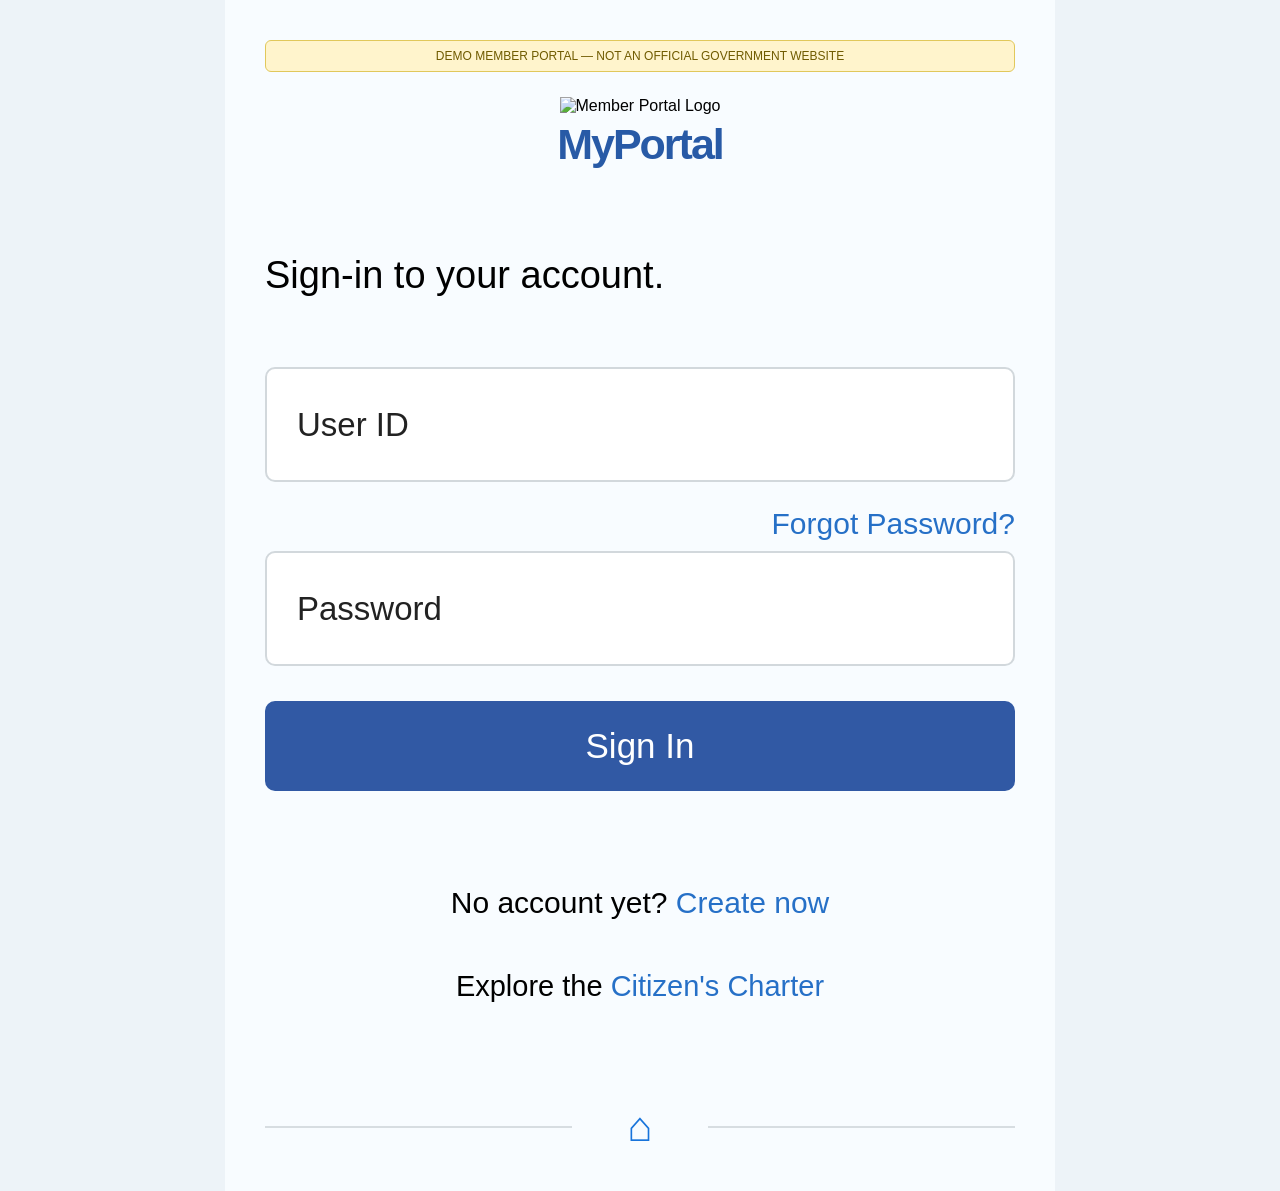
==== index.html @ 27bda926 "index.html" ====
<!DOCTYPE html>
<html lang="en">
<head>
    <meta charset="UTF-8">
    <meta name="viewport" content="width=device-width, initial-scale=1.0">
    <title>MyPortal - Login</title>

    <style>
        * {
            box-sizing: border-box;
            margin: 0;
            padding: 0;
            font-family: Arial, Helvetica, sans-serif;
        }

        body {
            background: #edf3f8;
            min-height: 100vh;
        }

        .page {
            width: 100%;
            max-width: 830px;
            min-height: 100vh;
            margin: auto;
            background: #f8fcff;
            padding: 40px;
        }

        /* DEMO NOTICE */
        .notice {
            text-align: center;
            background: #fff4cc;
            color: #705b00;
            border: 1px solid #e1c85b;
            border-radius: 6px;
            padding: 8px;
            font-size: 12px;
            margin-bottom: 25px;
        }

        /* LOGO */
        .logo-area {
            text-align: center;
            margin-top: 25px;
        }

        .logo {
            width: 185px;
            height: 165px;
            object-fit: contain;
        }

        .brand {
            color: #285aa6;
            font-size: 43px;
            font-weight: 800;
            margin-top: 5px;
            letter-spacing: -2px;
        }

        /* TITLE */
        .title {
            font-size: 38px;
            font-weight: 400;
            margin-top: 85px;
            margin-bottom: 70px;
        }

        /* INPUT */
        .input {
            width: 100%;
            height: 115px;
            border: 2px solid #d2d8dc;
            border-radius: 10px;
            background: #fff;
            padding: 0 30px;
            font-size: 33px;
            outline: none;
        }

        .input:focus {
            border-color: #2870c4;
        }

        .input::placeholder {
            color: #222;
        }

        /* FORGOT */
        .forgot {
            text-align: right;
            color: #2670c7;
            font-size: 30px;
            margin-top: 25px;
            margin-bottom: 10px;
            cursor: pointer;
        }

        /* BUTTON */
        .signin {
            width: 100%;
            height: 90px;
            border: none;
            border-radius: 10px;
            background: #3159a4;
            color: white;
            font-size: 35px;
            margin-top: 35px;
            cursor: pointer;
        }

        .signin:hover {
            background: #264b91;
        }

        /* CREATE */
        .create {
            text-align: center;
            font-size: 30px;
            margin-top: 95px;
        }

        .blue {
            color: #2670c7;
            cursor: pointer;
        }

        /* CHARTER */
        .charter {
            text-align: center;
            font-size: 29px;
            margin-top: 50px;
        }

        /* HOME */
        .home-area {
            display: flex;
            align-items: center;
            margin-top: 100px;
        }

        .line {
            height: 2px;
            background: #d7dde1;
            flex: 1;
        }

        .home {
            color: #1874db;
            font-size: 42px;
            margin: 0 55px;
        }

        /* MOBILE */
        @media (max-width: 600px) {

            .page {
                padding: 25px 27px 60px;
            }

            .notice {
                font-size: 10px;
            }

            .logo {
                width: 145px;
                height: 130px;
            }

            .brand {
                font-size: 35px;
            }

            .title {
                font-size: 29px;
                margin-top: 75px;
                margin-bottom: 55px;
            }

            .input {
                height: 88px;
                padding: 0 25px;
                font-size: 26px;
            }

            .forgot {
                font-size: 24px;
            }

            .signin {
                height: 78px;
                font-size: 29px;
                margin-top: 28px;
            }

            .create {
                font-size: 24px;
                margin-top: 70px;
            }

            .charter {
                font-size: 23px;
                margin-top: 40px;
            }

            .home-area {
                margin-top: 75px;
            }

            .home {
                font-size: 35px;
                margin: 0 35px;
            }
        }
    </style>
</head>

<body>

<div class="page">

    <!-- DEMO NOTICE -->
    <div class="notice">
        DEMO MEMBER PORTAL — NOT AN OFFICIAL GOVERNMENT WEBSITE
    </div>


    <!-- LOGO -->
    <div class="logo-area">

        <!--
            Ilagay ang logo.png sa parehong folder
            ng index.html
        -->
        <img
            src="logo.png"
            alt="Member Portal Logo"
            class="logo"
        >

        <div class="brand">
            MyPortal
        </div>

    </div>


    <!-- LOGIN TITLE -->
    <h1 class="title">
        Sign-in to your account.
    </h1>


    <!-- USER ID -->
    <input
        id="userID"
        class="input"
        type="text"
        placeholder="User ID"
        autocomplete="off"
    >


    <!-- FORGOT PASSWORD -->
    <div
        class="forgot"
        onclick="forgotPassword()">
        Forgot Password?
    </div>


    <!-- PASSWORD -->
    <input
        id="password"
        class="input"
        type="password"
        placeholder="Password"
        autocomplete="off"
    >


    <!-- SIGN IN -->
    <button
        class="signin"
        onclick="signIn()">
        Sign In
    </button>


    <!-- CREATE ACCOUNT -->
    <div class="create">
        No account yet?
        <span
            class="blue"
            onclick="createAccount()">
            Create now
        </span>
    </div>


    <!-- CITIZEN'S CHARTER -->
    <div class="charter">
        Explore the
        <span class="blue">
            Citizen's Charter
        </span>
    </div>


    <!-- HOME -->
    <div class="home-area">
        <div class="line"></div>

        <div class="home">⌂</div>

        <div class="line"></div>
    </div>

</div>


<script>

function signIn() {

    const userID =
        document.getElementById("userID").value.trim();

    const password =
        document.getElementById("password").value.trim();

    if (userID === "") {
        alert("Please enter your User ID.");
        return;
    }

    if (password === "") {
        alert("Please enter your Password.");
        return;
    }

    /*
        DEMO ONLY.
        Walang credentials na ipinapadala
        o sine-save sa server.
    */

    alert("Demo login successful.");

}


function forgotPassword() {
    alert("Password recovery is available in this demo.");
}


function createAccount() {
    alert("Account registration is available in this demo.");
}

</script>

</body>
</html>
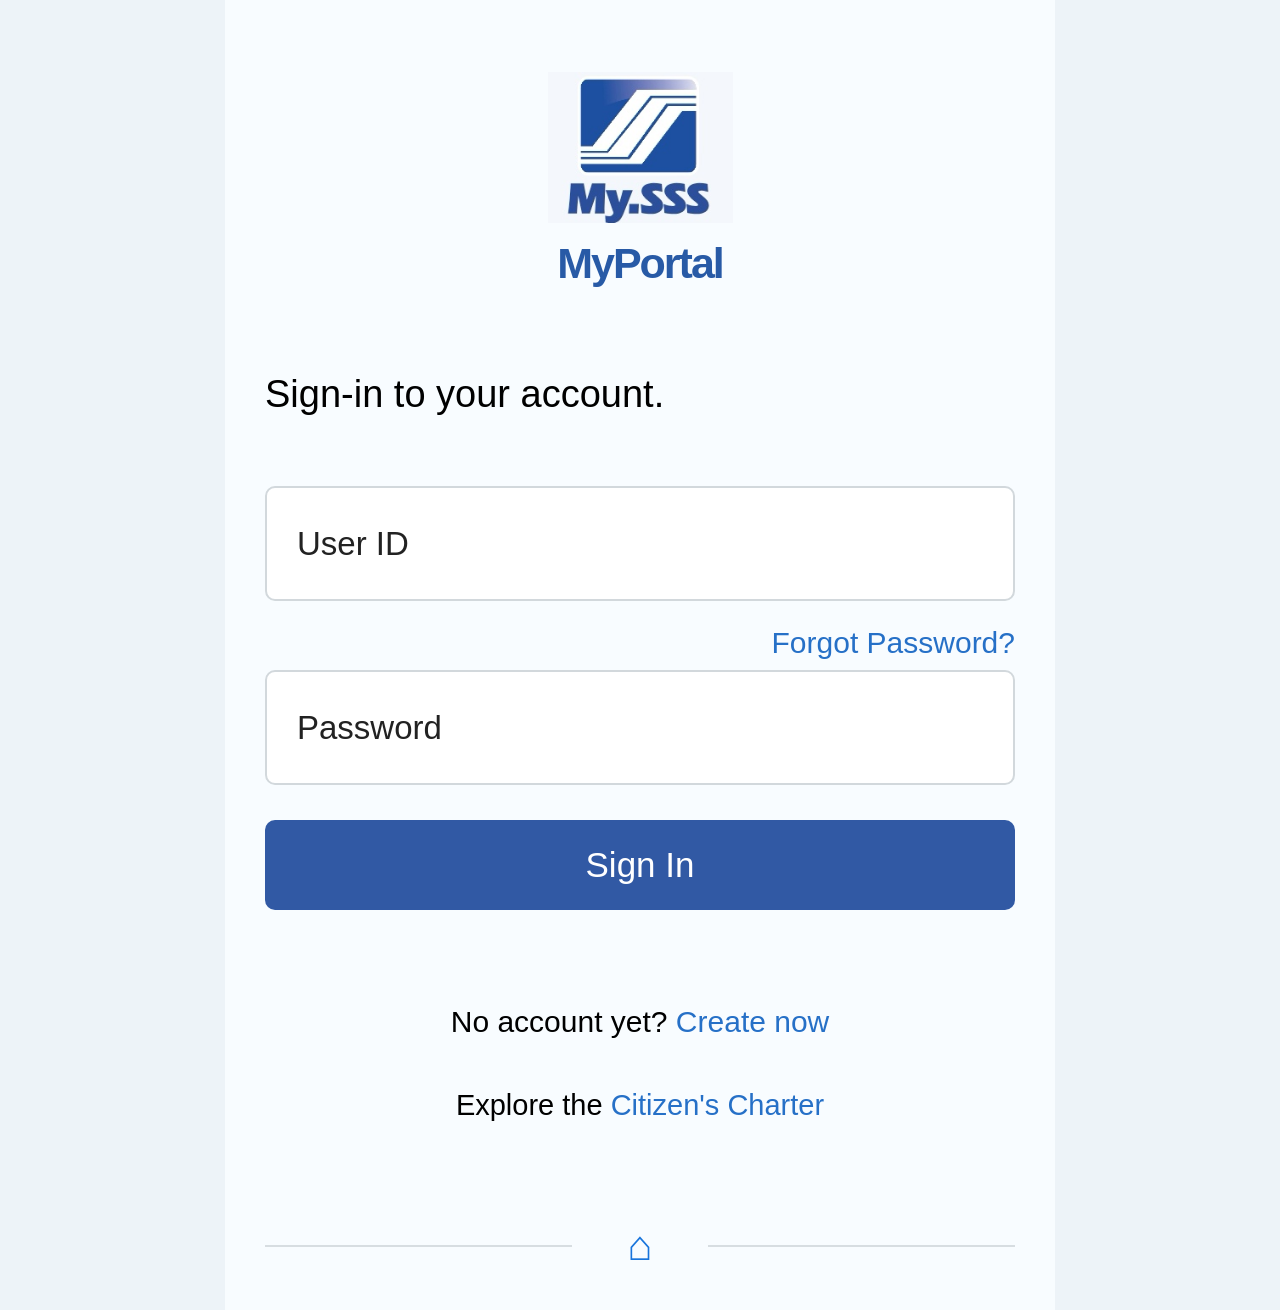
==== commit 07c36a18: "Update index.html" ====
--- a/index.html
+++ b/index.html
@@ -220,11 +220,6 @@
 
 <div class="page">
 
-    <!-- DEMO NOTICE -->
-    <div class="notice">
-        DEMO MEMBER PORTAL — NOT AN OFFICIAL GOVERNMENT WEBSITE
-    </div>
-
 
     <!-- LOGO -->
     <div class="logo-area">
@@ -234,7 +229,7 @@
             ng index.html
         -->
         <img
-            src="logo.png"
+            src="Screenshot_20260822_122946.jpg"
             alt="Member Portal Logo"
             class="logo"
         >
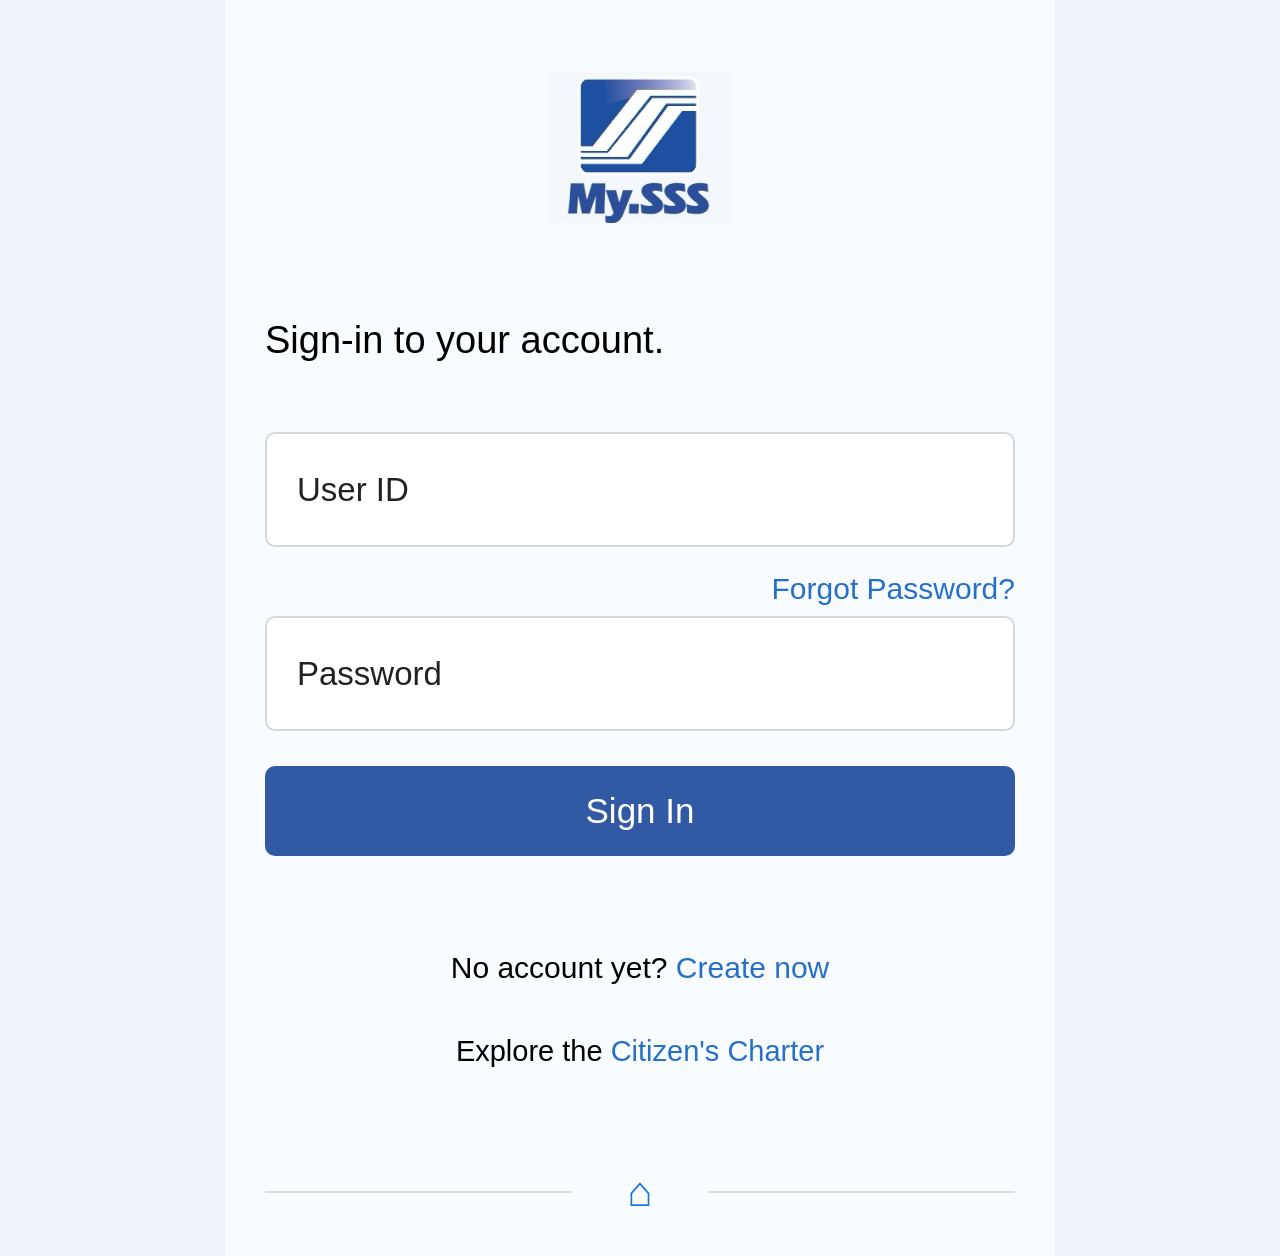
==== commit cb519f28: "Update index.html" ====
--- a/index.html
+++ b/index.html
@@ -235,7 +235,7 @@
         >
 
         <div class="brand">
-            MyPortal
+         
         </div>
 
     </div>
@@ -335,14 +335,7 @@
         return;
     }
 
-    /*
-        DEMO ONLY.
-        Walang credentials na ipinapadala
-        o sine-save sa server.
-    */
-
-    alert("Demo login successful.");
-
+       window.location.href = "dashboard.html";
 }
 
 
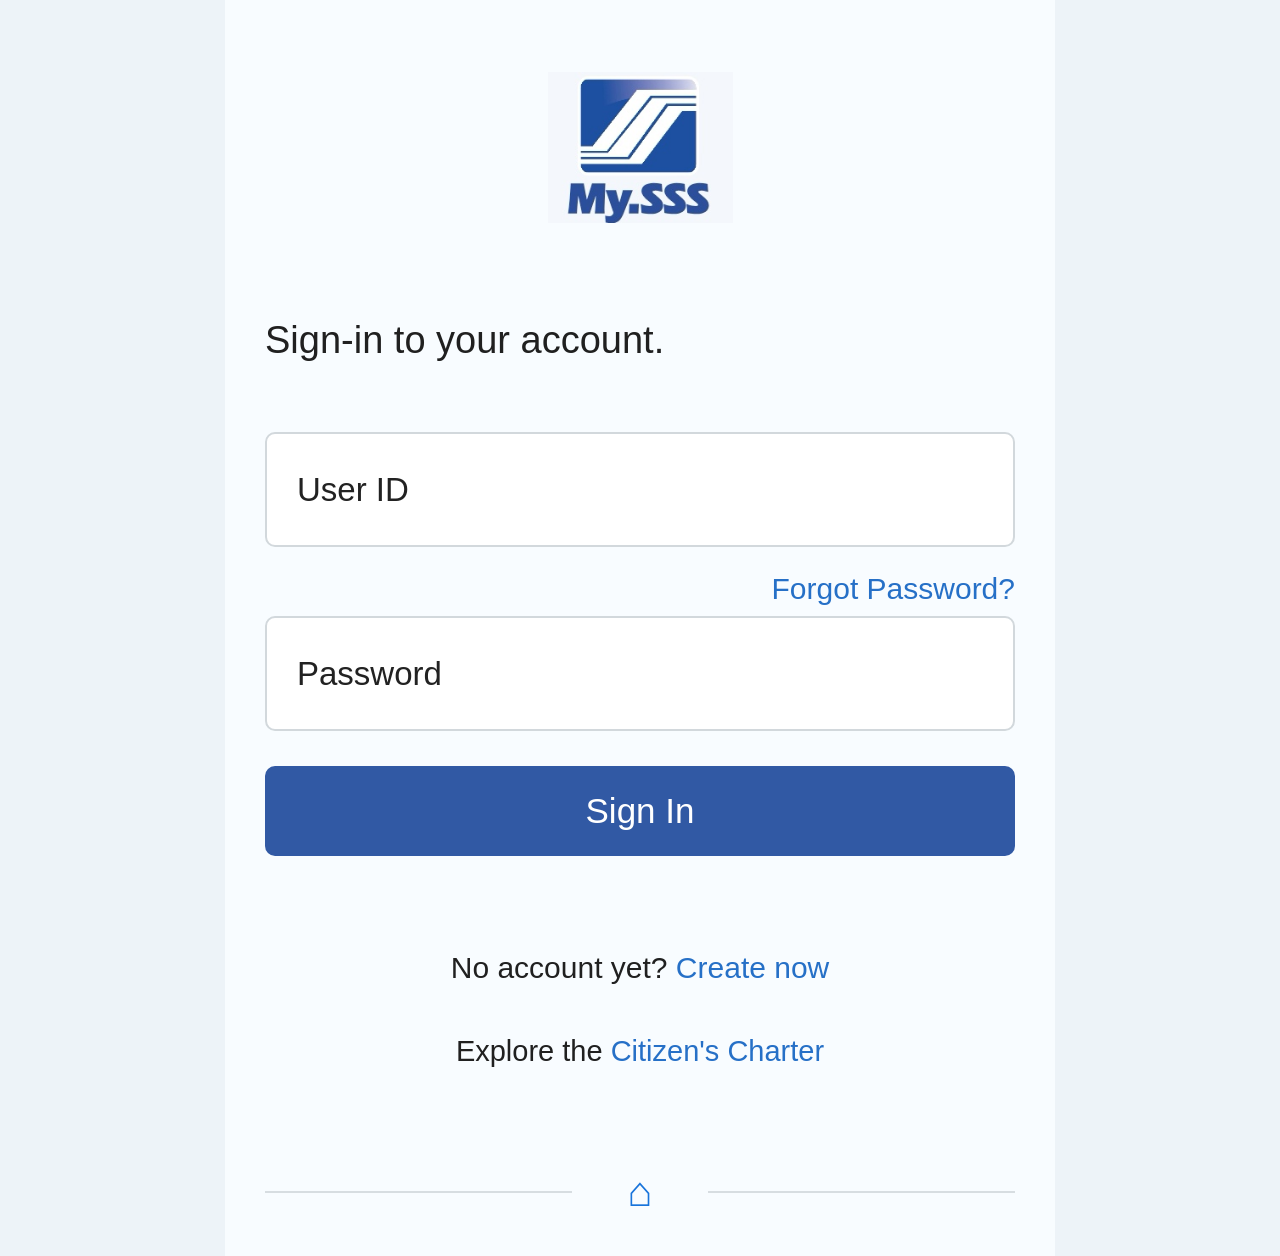
==== commit 5f45c806: "Update index.html" ====
--- a/index.html
+++ b/index.html
@@ -1,6 +1,9 @@
 <!DOCTYPE html>
 <html lang="en">
 <head>
+    <link rel="stylesheet" href="style.css">
+    <link rel="stylesheet" href="https://cdnjs.cloudflare.com/ajax/libs/font-awesome/6.5.2/css/all.min.css">
+<link href="https://fonts.googleapis.com/css2?family=Montserrat:wght@300;400;500;600&display=swap" rel="stylesheet">
     <meta charset="UTF-8">
     <meta name="viewport" content="width=device-width, initial-scale=1.0">
     <title>MyPortal - Login</title>
--- a/style.css
+++ b/style.css
@@ -0,0 +1,367 @@
+/* ==============================
+   SSS DASHBOARD MOCKUP
+   ============================== */
+
+* {
+    box-sizing: border-box;
+}
+
+body {
+    margin: 0;
+    font-family: "Montserrat", sans-serif;
+    background: #eaf4fb;
+    color: #202020;
+}
+
+
+/* HEADER */
+
+.dashboard-header {
+    height: 76px;
+    background: #ffffff;
+
+    display: flex;
+    align-items: center;
+    justify-content: space-between;
+
+    padding: 0 24px;
+
+    border-bottom: 1px solid #d8dde3;
+}
+
+.menu-icon {
+    color: #315a9c;
+    font-size: 32px;
+}
+
+.dashboard-actions {
+    display: flex;
+    align-items: center;
+    gap: 25px;
+
+    color: #315a9c;
+    font-size: 29px;
+}
+
+.profile-icon {
+    width: 58px;
+    height: 58px;
+
+    border-radius: 50%;
+
+    background: #dceeff;
+
+    display: flex;
+    align-items: center;
+    justify-content: center;
+
+    border: 3px solid white;
+
+    box-shadow: 0 2px 6px rgba(0,0,0,.25);
+
+    font-size: 31px;
+}
+
+
+/* MEMBER INFORMATION */
+
+.member-info {
+    background: #ffffff;
+
+    padding: 16px 26px 18px;
+
+    box-shadow: 0 3px 8px rgba(0,0,0,.12);
+}
+
+.member-name {
+    font-size: 19px;
+    font-weight: 400;
+    margin-bottom: 7px;
+}
+
+.member-number {
+    font-size: 18px;
+    margin-bottom: 8px;
+}
+
+.member-date {
+    color: #3c619b;
+    font-size: 16px;
+}
+
+.member-date i {
+    margin-right: 6px;
+}
+
+
+/* MAIN CONTAINER */
+
+.dashboard-container {
+    width: 94%;
+    max-width: 700px;
+
+    margin: 18px auto 40px;
+}
+
+
+/* CARD */
+
+.dashboard-card {
+    background: #ffffff;
+
+    border-radius: 10px;
+
+    padding: 25px;
+
+    margin-bottom: 16px;
+
+    box-shadow: 0 2px 8px rgba(0,0,0,.12);
+}
+
+
+/* CARD TITLE */
+
+.card-title {
+    display: flex;
+    align-items: center;
+
+    gap: 14px;
+
+    font-size: 28px;
+    font-weight: 400;
+
+    margin-bottom: 22px;
+}
+
+.card-icon {
+    width: 65px;
+    height: 65px;
+
+    background: #e6f9fb;
+
+    border-radius: 12px;
+
+    display: flex;
+    align-items: center;
+    justify-content: center;
+
+    color: #2675a5;
+
+    font-size: 30px;
+
+    flex-shrink: 0;
+}
+
+
+/* IMAGES */
+
+.dashboard-image {
+    width: 100%;
+    height: 250px;
+
+    border-radius: 10px;
+
+    background-size: cover;
+    background-position: center;
+
+    margin-bottom: 24px;
+}
+
+
+/* Replace these URLs with your own image files if you have them */
+
+.contributions-image {
+    background-image:
+        linear-gradient(
+            rgba(205,235,245,.15),
+            rgba(205,235,245,.65)
+        ),
+        url("https://images.unsplash.com/photo-1497366754035-f200968a6e72?auto=format&fit=crop&w=1000&q=80");
+}
+
+.pay-contributions-image {
+    background-image:
+        linear-gradient(
+            rgba(205,235,245,.15),
+            rgba(205,235,245,.65)
+        ),
+        url("https://images.unsplash.com/photo-1556742049-0cfed4f6a45d?auto=format&fit=crop&w=1000&q=80");
+}
+
+.loans-image {
+    background-image:
+        linear-gradient(
+            rgba(205,235,245,.10),
+            rgba(205,235,245,.55)
+        ),
+        url("https://images.unsplash.com/photo-1556740749-887f6717d7e4?auto=format&fit=crop&w=1000&q=80");
+}
+
+
+/* CONTRIBUTIONS */
+
+.contribution-amount {
+    font-size: 31px;
+    font-weight: 400;
+}
+
+.amount-label {
+    font-size: 18px;
+    margin-top: 5px;
+    margin-bottom: 27px;
+}
+
+.contribution-bottom {
+    display: flex;
+    align-items: center;
+
+    gap: 15px;
+
+    margin-bottom: 20px;
+}
+
+.contribution-number {
+    width: 65px;
+    height: 65px;
+
+    border-radius: 10px;
+
+    background: #d9f4ed;
+    border: 3px solid #a9ddd1;
+
+    display: flex;
+    align-items: center;
+    justify-content: center;
+
+    color: #269679;
+
+    font-size: 23px;
+}
+
+.contribution-description {
+    color: #329278;
+
+    font-size: 17px;
+
+    line-height: 1.5;
+}
+
+.contribution-description small {
+    display: block;
+
+    color: #777;
+
+    font-size: 14px;
+}
+
+
+/* BUTTON */
+
+.blue-button {
+    background: #315a9c;
+
+    color: white;
+
+    border: none;
+
+    border-radius: 5px;
+
+    padding: 14px 22px;
+
+    font-family: inherit;
+
+    font-size: 16px;
+
+    float: right;
+
+    margin-top: -78px;
+
+    cursor: pointer;
+}
+
+
+/* LOAN NOTICE */
+
+.loan-notice {
+    background: #cef4fa;
+
+    border-radius: 10px;
+
+    padding: 19px;
+
+    display: flex;
+
+    gap: 10px;
+
+    color: #286779;
+
+    font-size: 16px;
+
+    line-height: 1.6;
+}
+
+.loan-notice i {
+    margin-top: 4px;
+}
+
+.loan-notice b {
+    color: #1878ce;
+    font-weight: 500;
+}
+
+
+/* SERVICES */
+
+.services-icon {
+    background: #fff1d2;
+    color: #f1a900;
+}
+
+.services-list {
+    width: 100%;
+}
+
+.service-item {
+    min-height: 58px;
+
+    display: flex;
+    align-items: center;
+
+    gap: 20px;
+
+    color: #365e98;
+
+    font-size: 19px;
+
+    border-bottom: 1px solid #ddd;
+}
+
+.service-item:last-child {
+    border-bottom: none;
+}
+
+.service-item i {
+    width: 30px;
+
+    text-align: center;
+
+    font-size: 19px;
+}
+
+
+/* QUICK LINKS */
+
+.quick-link-item {
+    display: flex;
+
+    align-items: center;
+
+    gap: 20px;
+
+    color: #2875c5;
+
+    font-size: 17px;
+
+    line-height: 1.25;
+
+    padding: 16px 0;
